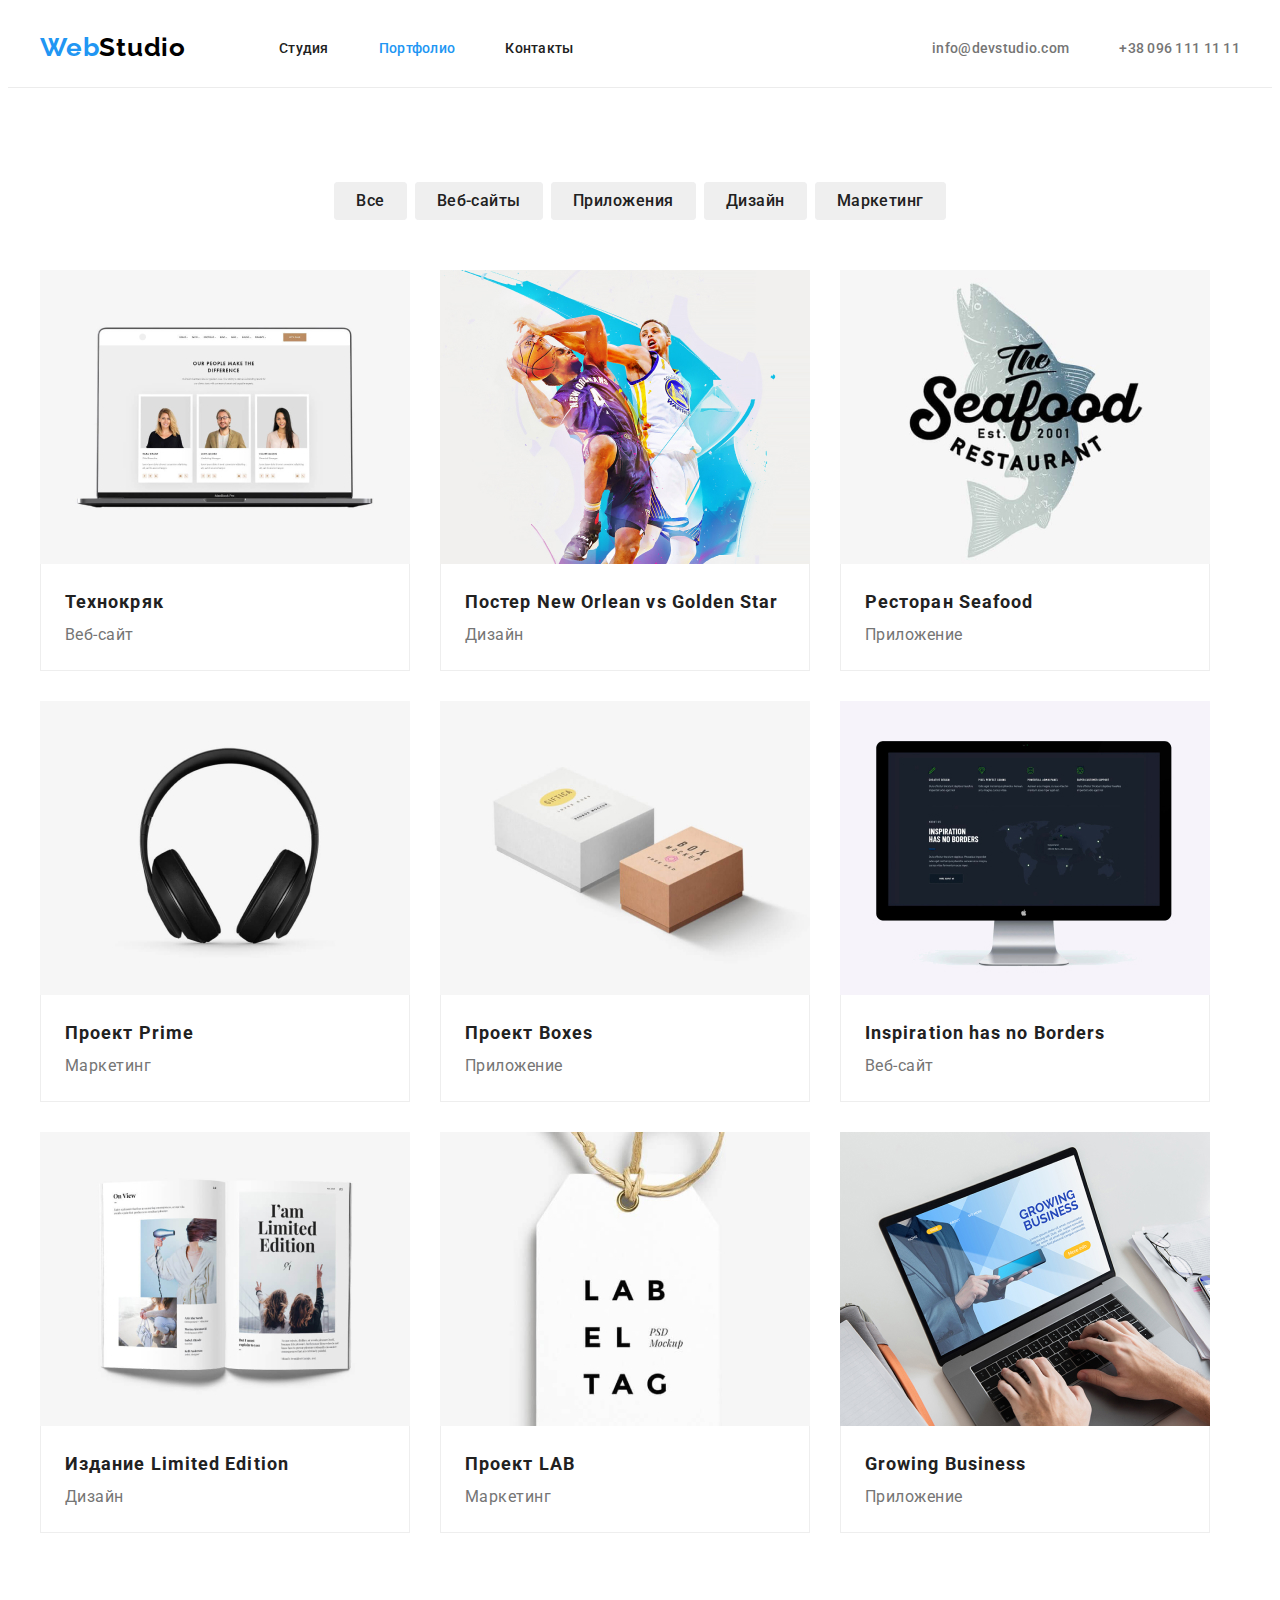
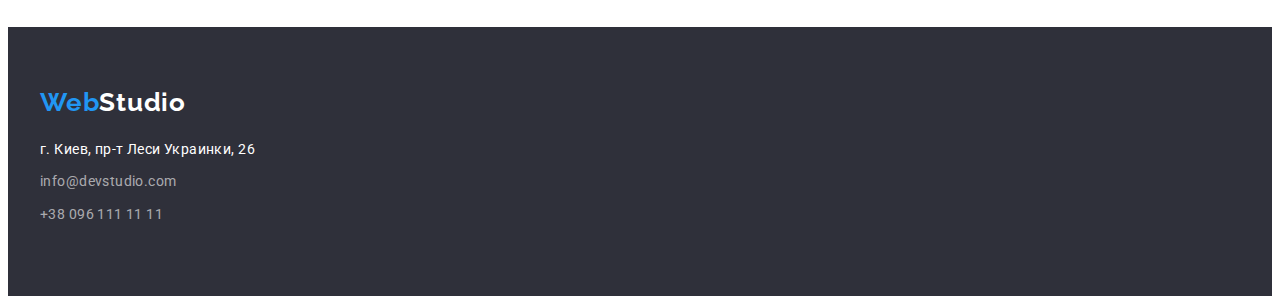
==== portfolio.html @ f8bd7b0c "20.05 clon" ====
<!DOCTYPE html>
<html lang="ru">
<head>
    <meta charset="UTF-8"/>
    <title>Test</title>
    <link
            rel="stylesheet"
            href="https://cdnjs.cloudflare.com/ajax/libs/modern-normalize/1.0.0/modern-normalize.min.css"
            integrity="sha512-ISS7cAi1PEhQ8jnbJpJZMd29NlhNj4AWYyLOSp2CE/CsHxTCu+r+t0D2yoJudVrd0/8fTVPUVDzY5Tvli75u/g=="
            crossorigin="anonymous"
    />
    <!-- Raleway and  Roboto-->
    <link rel="preconnect" href="https://fonts.gstatic.com">
    <link href="https://fonts.googleapis.com/css2?family=Raleway:wght@700&family=Roboto:wght@400;500;700;900&display=swap"
          rel="stylesheet">
    <link href="./css/style.css" rel="stylesheet"/>
</head>
<body>
<!--==============================HEADER===========================================-->
<header>
    <div class="header-flex container">
        <!--    <nav>-->
        <nav class="logo-and-nav">
            <a href="index.html" class="logo link">Web<span class="studio">Studio</span></a>
            <ul class="nav-ul">
                <li class="nav-ul-li">
                    <a href="index.html" class="head link">Студия</a>
                </li>
                <li class="nav-ul-li">
                    <a href="portfolio.html" class="head link active">Портфолио</a>
                </li>
                <li class="nav-ul-li">
                    <a href="" class="head link">Контакты</a>
                </li>
            </ul>
        </nav>
        <!--    </nav>-->
        <ul class="ul-mail">
            <li class="nav-ul-li">
                <a href="mailto:info@devstudio.com" class="info link">info@devstudio.com</a>
            </li>
            <li class="nav-ul-li">
                <a href="tel:+38961111111" class="info link">+38 096 111 11 11</a>
            </li>
        </ul>
    </div>
</header>
<!--==============================HEADER END===========================================-->
<!--==============================MAIN=================================================-->
    <main class="portfolio-main">
        <section class="work">
            <ul class="work-ul">
                <li class="work-select">
                    <button class="work-select-button link">Все</button>
                </li>
                <li class="work-select">
                    <button class="work-select-button link">Веб-сайты</button>
                </li>
                <li class="work-select">
                    <button class="work-select-button link">Приложения</button>
                </li>
                <li class="work-select">
                    <button class="work-select-button link">Дизайн</button>
                </li>
                <li class="work-select">
                    <button class="work-select-button link">Маркетинг</button>
                </li>
            </ul>
            <ul class="ul-primeri-rabot">
                <li class="li-primeri-rabot">
                    <img src="images/tehno.jpg" alt="техно кряк" width="370"/>
                    <div class="li-primeri-rabot-text">
                        <h3 class="port-h3">Технокряк</h3>
                        <p class="port-p">Веб-сайт</p>
                    </div>
                </li>
                <li class="li-primeri-rabot">
                    <img src="images/img.jpg" alt="баскетбол" width="370"/>
                    <div class="li-primeri-rabot-text">
                        <h3 class="port-h3">Постер New Orlean vs Golden Star</h3>
                        <p class="port-p">Дизайн</p>
                    </div>
                </li>
                <li class="li-primeri-rabot">
                    <img src="images/img-1.jpg" alt="лого ресторана" width="370"/>
                    <div class="li-primeri-rabot-text">
                        <h3 class="port-h3">Ресторан Seafood</h3>
                        <p class="port-p">Приложение</p>
                    </div>
                </li>
                <li class="li-primeri-rabot">
                    <img src="images/img-2.jpg" alt="наушники" width="370"/>
                    <div class="li-primeri-rabot-text">
                        <h3 class="port-h3">Проект Prime</h3>
                        <p class="port-p">Маркетинг</p>
                    </div>
                </li>
                <li class="li-primeri-rabot">
                    <img src="images/img-3.jpg" alt="коробочки" width="370"/>
                    <div class="li-primeri-rabot-text">
                        <h3 class="port-h3">Проект Boxes</h3>
                        <p class="port-p">Приложение</p>
                    </div>
                </li>
                <li class="li-primeri-rabot">
                    <img src="images/img-4.jpg" alt="монитор" width="370"/>
                    <div class="li-primeri-rabot-text">
                        <h3 class="port-h3">Inspiration has no Borders</h3>
                        <p class="port-p">Веб-сайт</p>
                    </div>
                </li>
                <li class="li-primeri-rabot">
                    <img src="images/img-5.jpg" alt="книга" width="370"/>
                    <div class="li-primeri-rabot-text">
                        <h3 class="port-h3">Издание Limited Edition</h3>
                        <p class="port-p">Дизайн</p>
                    </div>
                </li>
                <li class="li-primeri-rabot">
                    <img src="images/img-6.jpg" alt="лейба" width="370"/>
                    <div class="li-primeri-rabot-text">
                        <h3 class="port-h3">Проект LAB</h3>
                        <p class="port-p">Маркетинг</p>
                    </div>
                </li>
                <li class="li-primeri-rabot">
                    <img src="images/img-7.jpg" alt="ноутбук" width="370"/>
                    <div class="li-primeri-rabot-text">
                        <h3 class="port-h3">Growing Business</h3>
                        <p class="port-p">Приложение</p>
                    </div>
                </li>
            </ul>
        </section>
    </main>
<!--==============================MAIN=END=============================================-->
<!--==============================FOOTER===============================================-->
<footer>
    <div class="div-footer container">
        <a href="index.html" class="logo link footer">Web<span class="studio-white">Studio</span></a>
        <address>г. Киев, пр-т Леси Украинки, 26</address>
        <ul>
            <li class="foot-a">
                <a class="mail link" href="mailto:info@devstudio.com">info@devstudio.com</a>
            </li>
            <li class="foot-a">
                <a class="tel link" href="tel:+38961111111">+38 096 111 11 11</a>
            </li>
        </ul>
    </div>
</footer>
<!--==============================FOOTER=END===========================================-->
</body>
</html>
---- css/style.css ----
:root {
    --sec-color: #212121;
    --hov-blue-color: #2196F3;
    --ther-white-color: #ffffff;
    --back-grey-color: #757575;
    --upper-text-transform: uppercase;
}

body {
    font-family: 'Roboto', sans-serif;
    color: var(--back-grey-color);
}

.first-background {
    background-color: var(--ther-white-color);
}

li {
    list-style-type: none;
}

h1,
h2,
h3,
p,
ul {
    margin: 0;
}

ul {
    padding-left: 0;
}

img {
    display: block;
}

.container {
    width: 1200px;
    margin-right: auto;
    margin-left: auto;
    padding: 0 15px;
}

.link {
    text-decoration: none;
}

.studio-white {
    color: var(--ther-white-color);
}

.border {
    border: 1px solid #ECECEC;
}

.border-main {
    width: 1600px;
    background-color: var(--ther-white-color);
}

/*Header*/
/*FLEX Header*/
header {
    background-color: var(--ther-white-color);
    border-bottom: 1px solid #ECECEC;
    padding: 24px 0;
}

.header-flex {
    display: flex;
    align-items: center;
}

.logo-and-nav {
    display: flex;
    align-items: center;
}

.nav-ul {
    display: flex;
}

.nav-ul-li:not(:last-child) {
    margin-right: 50px;
}

.ul-mail {
    display: flex;
    margin-left: auto;
}

/*END Flex Header*/
.logo {
    font-family: Raleway;
    font-weight: bold;
    font-size: 26px;
    line-height: 1.19;
    letter-spacing: 0.03em;
    color: #2196F3;
    margin-right: 93px;
}

.studio {
    font-weight: bold;
    font-size: 26px;
    line-height: 1.19;
    letter-spacing: 0.03em;
    color: black;
}

.head {
    font-weight: 500;
    font-size: 14px;
    line-height: 1.14;
    letter-spacing: 0.02em;
    color: var(--sec-color);
}

.head:hover,
.head:focus {
    color: #2196F3;
}

.info {
    font-weight: 500;
    font-size: 14px;
    line-height: 1.14;
    letter-spacing: 0.02em;
    color: var(--back-grey-color);
}

.info:hover,
.info:focus {
    color: #2196F3;
}

/*main*/
.osnovnaya {
    background-color: #2F303A;
    max-width: 1600px;
    text-align: center;
    padding: 200px 0;
    margin-left: auto;
    margin-right: auto;
}

.osnovnaya-h1 {
    width: 696px;
    margin: 0 auto 30px auto;
    font-size: 44px;
    font-weight: 900;
    line-height: 1.36;
    letter-spacing: 0.06em;
    text-align: center;
    color: var(--ther-white-color);
}

h2 {
    font-weight: bold;
    font-size: 36px;
    line-height: 1.66;
    letter-spacing: 0.03em;
    color: var(--sec-color);
}

h3 {
    font-weight: bold;
    font-size: 14px;
    line-height: 16px;
    letter-spacing: 0.03em;
    color: var(--sec-color);
}

.button-osnov {
    cursor: pointer;
    background: #2196F3;
    border-radius: 4px;
    font-weight: bold;
    color: var(--ther-white-color);
    font-family: inherit;
    font-size: 16px;
    line-height: 1.875;
    letter-spacing: 0.06em;
    border: 0;
    padding: 6px 22px;
}

.butt-zak {
    font-size: 16px;
    font-weight: bold;
    color: var(--ther-white-color);
    font-family: inherit;
}


.sec-chem-mi {
    padding-top: 94px;
    padding-bottom: 94px;
}

.chem-mi-ul {
    display: flex;
}

.chem-mi-li:not(:last-child) {
    margin-right: 30px;
}

.chem-mi-h3 {
    text-transform: var(--upper-text-transform);
    margin-bottom: 10px;
}

h2 {
    text-align: center;
    margin-top: 0;
    margin-bottom: 50px;
}

.o-rabote-ul {
    display: flex;
    padding-bottom: 94px;
}

.o-rabote-li:not(:last-child) {
    margin-right: 30px;
}

.h3-text {
    font-size: 14px;
    line-height: 1.71;
    letter-spacing: 0.03em;
}

.nasha-komanda {
    background: #F5F4FA;
    padding-bottom: 94px;
    padding-top: 94px;
}
{/*.nasha-komanda-div{*/
/*    margin-left: auto;*/
/*    margin-right: auto;*/
}
.nasha-komanda-ul {
    display: flex;
    flex-wrap: wrap;
    margin-top: -30px;
    margin-left: -30px;
}

.nasha-komanda-li {
    background: var(--ther-white-color);
    box-shadow: 0 1px 3px rgba(0, 0, 0, 0.12), 0 1px 1px rgba(0, 0, 0, 0.14), 0 2px 1px rgba(0, 0, 0, 0.2);
    border-radius: 0 0 4px 4px;
    margin-top: 30px;
    margin-left: 30px;
}

.nasha-komanda-li-div {
    text-align: center;
    padding: 30px 0;
}

.nasha-komanda-h3 {
    margin-bottom: 10px;
}

.proffesia {
    font-size: 16px;
    line-height: 1.18;
    /*text-align: center;*/
    letter-spacing: 0.03em;
    color: var(--back-grey-color);
}

/*=================================Porfolio.html==============================================*/

.portfolio-main {
    padding: 94px 15px;
    width: 1200px;
    margin: 0 auto;
    background-color: var(--ther-white-color);
}

.active {
    color: var(--hov-blue-color);
}

/*section -work*/

.work-select {
    background: #F5F4FA;
    border-radius: 4px;
}

.work-select-button {
    border-radius: 4px;
    padding: 6px 22px;
    border: none;
    font-family: inherit;
    font-style: normal;
    font-weight: 500;
    font-size: 16px;
    line-height: 1.62;
    text-align: center;
    letter-spacing: 0.03em;
    color: #212121;
}

.work-select-button:hover,
.work-select-button:focus {
    background: #2196F3;
    box-shadow: 0 3px 1px rgba(0, 0, 0, 0.1), 0 1px 2px rgba(0, 0, 0, 0.08), 0 2px 2px rgba(0, 0, 0, 0.12);
    color: var(--ther-white-color);
    text-decoration: none;
}

.work-ul {
    display: flex;
    justify-content: center;
    /*width: 611px;*/
    margin: 0 auto 50px;
    /*text-align: center;*/
}

.work-select:not(:last-child) {
    margin-right: 8px;
}

.ul-primeri-rabot {
    display: flex;
    flex-wrap: wrap;
    margin-left: -30px;
    margin-top: -30px;
}

.li-primeri-rabot {
    margin-left: 30px;
    margin-top: 30px;


}

.li-primeri-rabot-text {
    padding: 20px 24px;
    border: 1px solid #EEEEEE;
    border-top: none;
}

.port-h3 {
    font-weight: bold;
    font-size: 18px;
    line-height: 2;
    letter-spacing: 0.06em;
}

.port-p {
    font-size: 16px;
    line-height: 1.87;
    letter-spacing: 0.03em;
}

/*=============================FOOTER==========================================================*/
footer {
    background-color: #2F303A;
    padding: 60px 0;
}

.div-footer {
    padding:0 15px;
}

.footer {
    display: inline-block;
    margin-bottom: 20px;
}

address {
    font-style: normal;
    font-size: 14px;
    line-height: 1.71;
    letter-spacing: 0.03em;
    color: var(--ther-white-color);
    margin-bottom: 9px;
}

.mail, .tel {
    font-size: 14px;
    line-height: 1.71;
    letter-spacing: 0.03em;
    color: rgba(255, 255, 255, 0.6);
}

.foot-a {
    margin-bottom: 9px;
}
.logo-foot {
    font-family: Raleway;
    font-weight: bold;
    font-size: 26px;
    line-height: 1.19;
    letter-spacing: 0.03em;
    color: #2196F3;
}
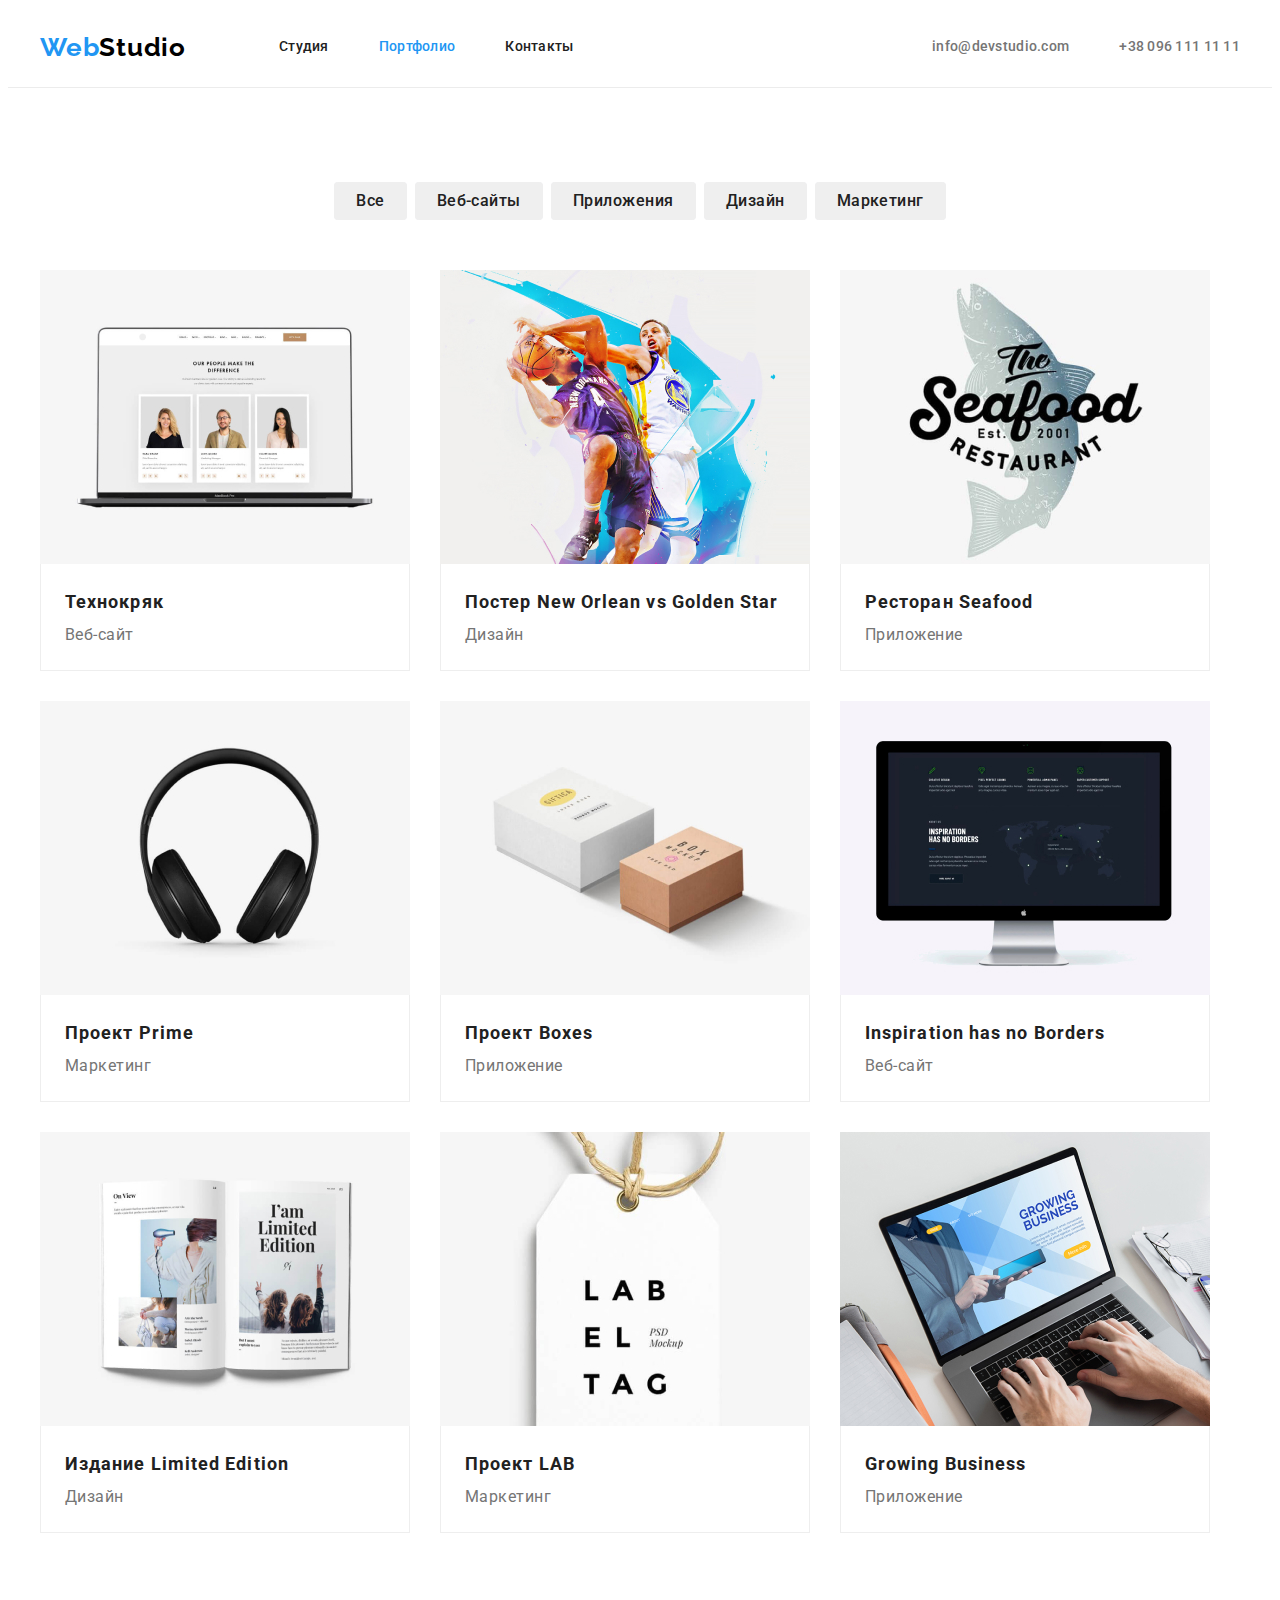
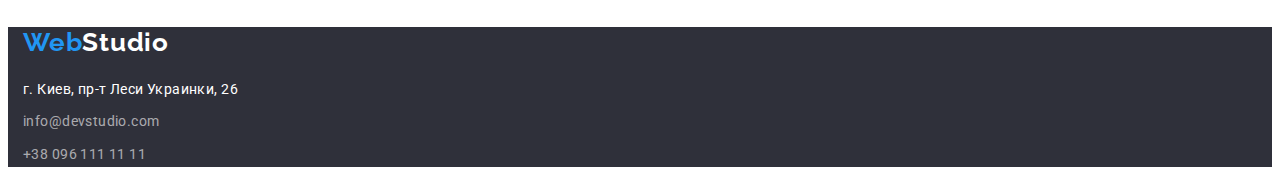
==== commit 36417529: "pret" ====
--- a/portfolio.html
+++ b/portfolio.html
@@ -47,92 +47,92 @@
 </header>
 <!--==============================HEADER END===========================================-->
 <!--==============================MAIN=================================================-->
-    <main class="portfolio-main">
-        <section class="work">
-            <ul class="work-ul">
-                <li class="work-select">
-                    <button class="work-select-button link">Все</button>
-                </li>
-                <li class="work-select">
-                    <button class="work-select-button link">Веб-сайты</button>
-                </li>
-                <li class="work-select">
-                    <button class="work-select-button link">Приложения</button>
-                </li>
-                <li class="work-select">
-                    <button class="work-select-button link">Дизайн</button>
-                </li>
-                <li class="work-select">
-                    <button class="work-select-button link">Маркетинг</button>
-                </li>
-            </ul>
-            <ul class="ul-primeri-rabot">
-                <li class="li-primeri-rabot">
-                    <img src="images/tehno.jpg" alt="техно кряк" width="370"/>
-                    <div class="li-primeri-rabot-text">
-                        <h3 class="port-h3">Технокряк</h3>
-                        <p class="port-p">Веб-сайт</p>
-                    </div>
-                </li>
-                <li class="li-primeri-rabot">
-                    <img src="images/img.jpg" alt="баскетбол" width="370"/>
-                    <div class="li-primeri-rabot-text">
-                        <h3 class="port-h3">Постер New Orlean vs Golden Star</h3>
-                        <p class="port-p">Дизайн</p>
-                    </div>
-                </li>
-                <li class="li-primeri-rabot">
-                    <img src="images/img-1.jpg" alt="лого ресторана" width="370"/>
-                    <div class="li-primeri-rabot-text">
-                        <h3 class="port-h3">Ресторан Seafood</h3>
-                        <p class="port-p">Приложение</p>
-                    </div>
-                </li>
-                <li class="li-primeri-rabot">
-                    <img src="images/img-2.jpg" alt="наушники" width="370"/>
-                    <div class="li-primeri-rabot-text">
-                        <h3 class="port-h3">Проект Prime</h3>
-                        <p class="port-p">Маркетинг</p>
-                    </div>
-                </li>
-                <li class="li-primeri-rabot">
-                    <img src="images/img-3.jpg" alt="коробочки" width="370"/>
-                    <div class="li-primeri-rabot-text">
-                        <h3 class="port-h3">Проект Boxes</h3>
-                        <p class="port-p">Приложение</p>
-                    </div>
-                </li>
-                <li class="li-primeri-rabot">
-                    <img src="images/img-4.jpg" alt="монитор" width="370"/>
-                    <div class="li-primeri-rabot-text">
-                        <h3 class="port-h3">Inspiration has no Borders</h3>
-                        <p class="port-p">Веб-сайт</p>
-                    </div>
-                </li>
-                <li class="li-primeri-rabot">
-                    <img src="images/img-5.jpg" alt="книга" width="370"/>
-                    <div class="li-primeri-rabot-text">
-                        <h3 class="port-h3">Издание Limited Edition</h3>
-                        <p class="port-p">Дизайн</p>
-                    </div>
-                </li>
-                <li class="li-primeri-rabot">
-                    <img src="images/img-6.jpg" alt="лейба" width="370"/>
-                    <div class="li-primeri-rabot-text">
-                        <h3 class="port-h3">Проект LAB</h3>
-                        <p class="port-p">Маркетинг</p>
-                    </div>
-                </li>
-                <li class="li-primeri-rabot">
-                    <img src="images/img-7.jpg" alt="ноутбук" width="370"/>
-                    <div class="li-primeri-rabot-text">
-                        <h3 class="port-h3">Growing Business</h3>
-                        <p class="port-p">Приложение</p>
-                    </div>
-                </li>
-            </ul>
-        </section>
-    </main>
+<main class="portfolio-main">
+    <section class="work">
+        <ul class="work-ul">
+            <li class="work-select">
+                <button class="work-select-button link">Все</button>
+            </li>
+            <li class="work-select">
+                <button class="work-select-button link">Веб-сайты</button>
+            </li>
+            <li class="work-select">
+                <button class="work-select-button link">Приложения</button>
+            </li>
+            <li class="work-select">
+                <button class="work-select-button link">Дизайн</button>
+            </li>
+            <li class="work-select">
+                <button class="work-select-button link">Маркетинг</button>
+            </li>
+        </ul>
+        <ul class="ul-primeri-rabot">
+            <li class="li-primeri-rabot">
+                <img src="images/tehno.jpg" alt="техно кряк" width="370"/>
+                <div class="li-primeri-rabot-text">
+                    <h3 class="port-h3">Технокряк</h3>
+                    <p class="port-p">Веб-сайт</p>
+                </div>
+            </li>
+            <li class="li-primeri-rabot">
+                <img src="images/img.jpg" alt="баскетбол" width="370"/>
+                <div class="li-primeri-rabot-text">
+                    <h3 class="port-h3">Постер New Orlean vs Golden Star</h3>
+                    <p class="port-p">Дизайн</p>
+                </div>
+            </li>
+            <li class="li-primeri-rabot">
+                <img src="images/img-1.jpg" alt="лого ресторана" width="370"/>
+                <div class="li-primeri-rabot-text">
+                    <h3 class="port-h3">Ресторан Seafood</h3>
+                    <p class="port-p">Приложение</p>
+                </div>
+            </li>
+            <li class="li-primeri-rabot">
+                <img src="images/img-2.jpg" alt="наушники" width="370"/>
+                <div class="li-primeri-rabot-text">
+                    <h3 class="port-h3">Проект Prime</h3>
+                    <p class="port-p">Маркетинг</p>
+                </div>
+            </li>
+            <li class="li-primeri-rabot">
+                <img src="images/img-3.jpg" alt="коробочки" width="370"/>
+                <div class="li-primeri-rabot-text">
+                    <h3 class="port-h3">Проект Boxes</h3>
+                    <p class="port-p">Приложение</p>
+                </div>
+            </li>
+            <li class="li-primeri-rabot">
+                <img src="images/img-4.jpg" alt="монитор" width="370"/>
+                <div class="li-primeri-rabot-text">
+                    <h3 class="port-h3">Inspiration has no Borders</h3>
+                    <p class="port-p">Веб-сайт</p>
+                </div>
+            </li>
+            <li class="li-primeri-rabot">
+                <img src="images/img-5.jpg" alt="книга" width="370"/>
+                <div class="li-primeri-rabot-text">
+                    <h3 class="port-h3">Издание Limited Edition</h3>
+                    <p class="port-p">Дизайн</p>
+                </div>
+            </li>
+            <li class="li-primeri-rabot">
+                <img src="images/img-6.jpg" alt="лейба" width="370"/>
+                <div class="li-primeri-rabot-text">
+                    <h3 class="port-h3">Проект LAB</h3>
+                    <p class="port-p">Маркетинг</p>
+                </div>
+            </li>
+            <li class="li-primeri-rabot">
+                <img src="images/img-7.jpg" alt="ноутбук" width="370"/>
+                <div class="li-primeri-rabot-text">
+                    <h3 class="port-h3">Growing Business</h3>
+                    <p class="port-p">Приложение</p>
+                </div>
+            </li>
+        </ul>
+    </section>
+</main>
 <!--==============================MAIN=END=============================================-->
 <!--==============================FOOTER===============================================-->
 <footer>
--- a/css/style.css
+++ b/css/style.css
@@ -84,11 +84,23 @@
 .nav-ul-li:not(:last-child) {
     margin-right: 50px;
 }
+.nav-ul-li{
+    display: flex;
+    align-items: center;
+    fill:currentColor;
+}
+.nav-ul-li:hover{
+    fill: var(--hov-blue-color);
+}
+.icon-m10{
+    margin-right: 10px;
+}
 
 .ul-mail {
     display: flex;
     margin-left: auto;
 }
+
 
 /*END Flex Header*/
 .logo {
@@ -137,6 +149,7 @@
 
 /*main*/
 .osnovnaya {
+    background-image: url("../images/overlay.png"),url(../images/hero-back.jpg);
     background-color: #2F303A;
     max-width: 1600px;
     text-align: center;
@@ -206,7 +219,12 @@
 .chem-mi-li:not(:last-child) {
     margin-right: 30px;
 }
-
+.chem-mi-li-svg{
+    padding: 25px 100px ;
+    background-color: #F5F4FA;
+    border-radius: 5px;
+    margin-bottom: 30px;
+}
 .chem-mi-h3 {
     text-transform: var(--upper-text-transform);
     margin-bottom: 10px;
@@ -238,10 +256,7 @@
     padding-bottom: 94px;
     padding-top: 94px;
 }
-{/*.nasha-komanda-div{*/
-/*    margin-left: auto;*/
-/*    margin-right: auto;*/
-}
+
 .nasha-komanda-ul {
     display: flex;
     flex-wrap: wrap;
@@ -265,6 +280,32 @@
 .nasha-komanda-h3 {
     margin-bottom: 10px;
 }
+.div-logo-link{
+    display: flex;
+    justify-content: space-evenly;
+    align-items: center;
+}
+.logo-link{
+    display: flex;
+    fill: #AFB1B8;
+}
+
+.a-logo-link{
+    display: flex;
+    border-radius: 50%;
+    width: 40px;
+    height: 40px;
+    align-items: center;
+    justify-content: center;
+}
+.a-logo-link:hover,
+.a-logo-link:focus{
+    background-color: #2196F3;
+}
+.a-logo-link:hover svg {
+    fill: #ffffff;
+}
+
 
 .proffesia {
     font-size: 16px;
@@ -272,6 +313,35 @@
     /*text-align: center;*/
     letter-spacing: 0.03em;
     color: var(--back-grey-color);
+    margin-bottom: 16px;
+}
+/*=================================Klienti==============================================*/
+.klienti{
+    padding: 94px;
+}
+
+.ul-klienti {
+    display: flex;
+    justify-content: space-between;
+}
+.li-klienti{
+    width: 170px;
+    height: 92px;
+    border: 1px solid #AFB1B8;
+    border-radius: 4px;
+    padding: 16px 32px;
+    display: flex;
+    align-items: center;
+    justify-content: center;
+}
+.li-klienti:hover svg {
+    fill: var(--hov-blue-color);
+}
+.li-klienti:hover{
+    border-color: var(--hov-blue-color);
+}
+.a-klienti {
+    fill:#AFB1B8;
 }
 
 /*=================================Porfolio.html==============================================*/
@@ -362,13 +432,19 @@
 }
 
 /*=============================FOOTER==========================================================*/
-footer {
+footer{
     background-color: #2F303A;
-    padding: 60px 0;
+}
+.foot {
+    padding: 60px 15px;
+    display: flex;
+    width: 1200px;
+    margin-left: auto;
+    margin-right: auto;
 }
 
 .div-footer {
-    padding:0 15px;
+    margin-right: 70px;
 }
 
 .footer {
@@ -402,4 +478,39 @@
     line-height: 1.19;
     letter-spacing: 0.03em;
     color: #2196F3;
+}
+.text-pris{
+    color: var(--ther-white-color);
+    font-size: 14px;
+    font-weight: bold;
+    line-height: 16px;
+    letter-spacing: 0.03em;
+    text-transform: uppercase;
+    margin-bottom: 20px;
+}
+.foot-connect{
+    margin-top: 12px;
+}
+.a-logo-foot{
+    display: flex;
+    border-radius: 50%;
+    width: 40px;
+    height: 40px;
+    align-items: center;
+    justify-content: center;
+    background: rgba(255, 255, 255, 0.1);
+}
+.a-logo-foot:hover,
+.a-logo-foot:focus{
+    background-color: var(--hov-blue-color);
+}
+.a-logo-foot:hover svg {
+    fill: var(--ther-white-color);
+}
+.a-logo-foot-svg{
+    display: flex;
+    fill: var(--ther-white-color);
+}
+.foot-li:not(:last-child){
+    margin-right: 10px;
 }